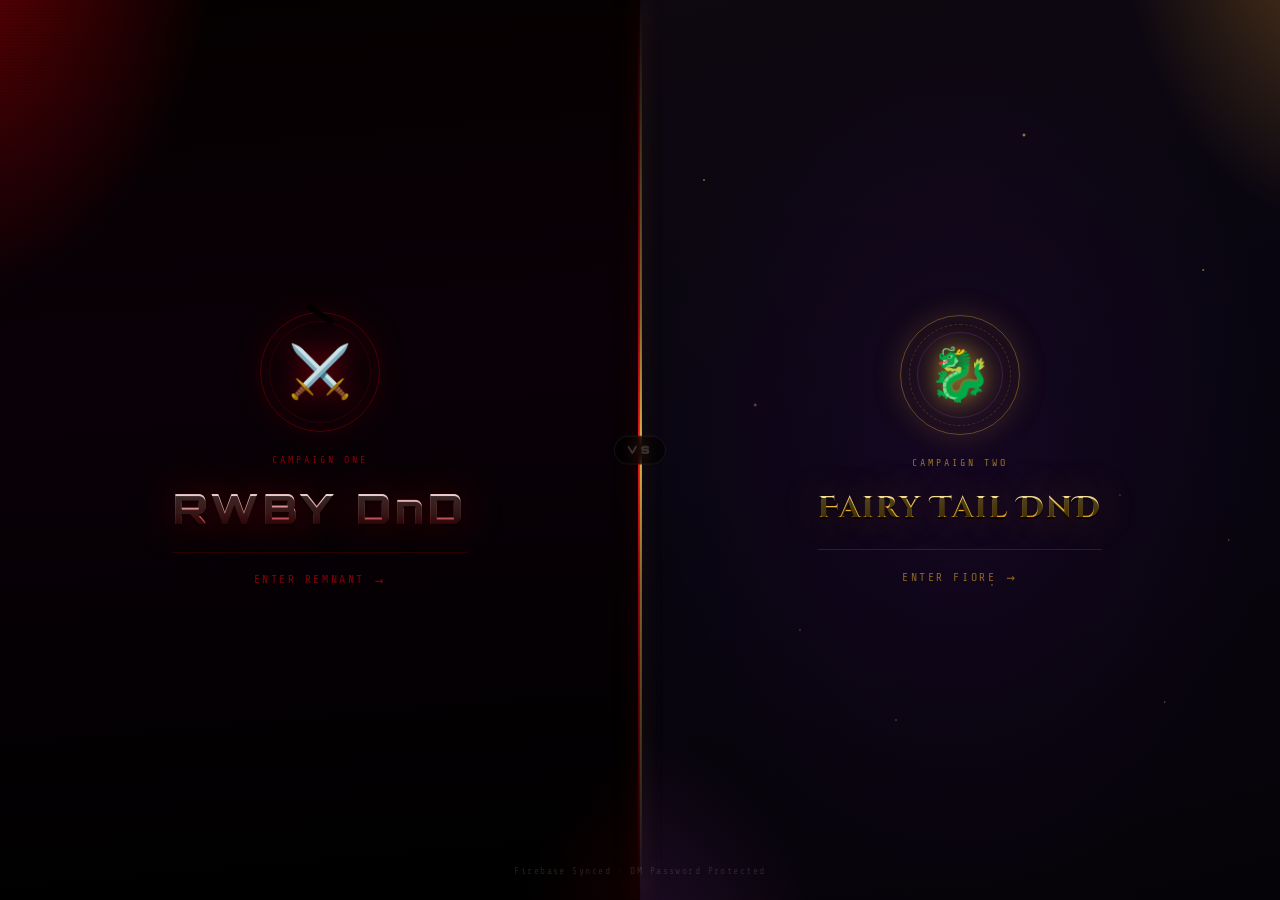
==== index.html @ 89fe266f "qvq" ====
<!DOCTYPE html>
<html lang="en">
<head>
<meta charset="UTF-8">
<meta name="viewport" content="width=device-width,initial-scale=1.0">
<title>Campaign Hub</title>
<link href="https://fonts.googleapis.com/css2?family=Orbitron:wght@700;900&family=Cinzel+Decorative:wght@700&family=Share+Tech+Mono&family=Cinzel:wght@400;600&display=swap" rel="stylesheet">
<style>
*,*::before,*::after{box-sizing:border-box;margin:0;padding:0}
html,body{height:100%;overflow:hidden}

/* ── SPLIT LAYOUT ── */
.split{
  display:grid;
  grid-template-columns:1fr 1fr;
  height:100vh;
  width:100vw;
  position:relative;
}

/* ── DIVIDER ── */
.divider{
  position:absolute;
  left:50%;top:0;bottom:0;
  width:1px;
  transform:translateX(-50%);
  z-index:20;
  background:linear-gradient(
    180deg,
    transparent 0%,
    rgba(255,255,255,.06) 15%,
    rgba(255,255,255,.18) 50%,
    rgba(255,255,255,.06) 85%,
    transparent 100%
  );
  pointer-events:none;
}
/* The center label */
.divider-label{
  position:absolute;
  left:50%;top:50%;
  transform:translate(-50%,-50%);
  z-index:30;
  display:flex;
  flex-direction:column;
  align-items:center;
  gap:.5rem;
  pointer-events:none;
}
.divider-vs{
  font-family:'Orbitron',sans-serif;
  font-size:.65rem;
  font-weight:900;
  letter-spacing:.35em;
  text-transform:uppercase;
  color:rgba(255,255,255,.22);
  background:rgba(0,0,0,.6);
  padding:.4rem .75rem;
  border-radius:999px;
  border:1px solid rgba(255,255,255,.08);
  backdrop-filter:blur(8px);
}

/* ── SHARED HALF BASE ── */
.half{
  position:relative;
  display:flex;
  flex-direction:column;
  align-items:center;
  justify-content:center;
  cursor:pointer;
  text-decoration:none;
  overflow:hidden;
  transition:flex .5s cubic-bezier(.4,0,.2,1);
}

/* Hover expansion */
.split:has(.half-rwby:hover) .half-rwby { flex:1.15; }
.split:has(.half-ft:hover)   .half-ft   { flex:1.15; }

/* ══════════════════════════════════
   RWBY SIDE — dark, sinister, cold
══════════════════════════════════ */
.half-rwby{
  background:#000;
  grid-column:1;
}

/* Deep red vignette from top-left corner */
.half-rwby::before{
  content:'';
  position:absolute;inset:0;
  background:
    radial-gradient(ellipse 80% 80% at -10% -10%, rgba(160,0,8,.7) 0%, transparent 55%),
    radial-gradient(ellipse 60% 60% at 110% 110%, rgba(40,0,4,.8) 0%, transparent 50%),
    linear-gradient(175deg, #050000 0%, #0a0008 40%, #000 100%);
  z-index:0;
}

/* Scanlines */
.half-rwby::after{
  content:'';
  position:absolute;inset:0;z-index:1;pointer-events:none;
  background:repeating-linear-gradient(
    0deg,
    rgba(0,0,0,.09) 0px,rgba(0,0,0,.09) 1px,
    transparent 1px,transparent 3px
  );
}

/* Vertical red slit — right edge */
.rwby-slit{
  position:absolute;right:0;top:0;bottom:0;width:2px;
  background:linear-gradient(180deg,transparent 0%,rgba(200,0,10,.7) 35%,rgba(255,30,30,.9) 50%,rgba(200,0,10,.7) 65%,transparent 100%);
  box-shadow: 0 0 20px rgba(200,0,10,.5), 0 0 60px rgba(200,0,10,.2);
  z-index:15;
}

.rwby-content{
  position:relative;z-index:10;
  display:flex;flex-direction:column;align-items:center;
  gap:1.4rem;text-align:center;
  padding:3rem 3.5rem;
  max-width:460px;
}

/* Broken/cracked circle behind title */
.rwby-emblem{
  position:relative;
  width:120px;height:120px;
  display:flex;align-items:center;justify-content:center;
}
.rwby-emblem-ring{
  position:absolute;inset:0;border-radius:50%;
  border:1px solid rgba(200,0,10,.35);
  box-shadow:inset 0 0 30px rgba(200,0,10,.08), 0 0 30px rgba(200,0,10,.1);
}
.rwby-emblem-ring::before{
  content:'';position:absolute;inset:8px;border-radius:50%;
  border:1px solid rgba(200,0,10,.15);
}
/* Crack effect — clip a gap in the ring */
.rwby-emblem-ring::after{
  content:'';
  position:absolute;top:-2px;left:50%;
  width:30px;height:6px;background:#000;
  transform:translateX(-50%) rotate(35deg);
}
.rwby-symbol{
  font-size:3.2rem;line-height:1;
  filter:drop-shadow(0 0 12px rgba(200,0,10,.6)) drop-shadow(0 0 30px rgba(200,0,10,.25));
  position:relative;z-index:1;
}

.rwby-tag{
  font-family:'Share Tech Mono',monospace;
  font-size:.62rem;letter-spacing:.3em;text-transform:uppercase;
  color:rgba(200,0,10,.65);
}
.rwby-title{
  font-family:'Orbitron',sans-serif;
  font-size:clamp(1.6rem,3.5vw,2.6rem);font-weight:900;
  letter-spacing:.1em;line-height:1;
  color:#fff;
  text-shadow:0 0 40px rgba(200,0,10,.4), 0 2px 0 rgba(0,0,0,.8);
}
.rwby-title span{
  display:block;
  background:linear-gradient(180deg,#ffffff 0%,#cc8888 60%,#aa0010 100%);
  -webkit-background-clip:text;-webkit-text-fill-color:transparent;background-clip:text;
}

.rwby-enter{
  display:inline-flex;align-items:center;gap:.65rem;
  font-family:'Share Tech Mono',monospace;font-size:.72rem;
  letter-spacing:.22em;text-transform:uppercase;
  color:rgba(180,0,8,.7);
  border-top:1px solid rgba(180,0,8,.2);
  padding-top:1.2rem;width:100%;justify-content:center;
  transition:color .2s;
}
.half-rwby:hover .rwby-enter{color:rgba(255,40,40,.9)}
.enter-arrow{
  display:inline-block;transition:transform .2s;
  font-style:normal;font-size:.9rem;
}
.half-rwby:hover .enter-arrow{transform:translateX(6px)}

/* Atmosphere particles — blood drips */
.rwby-particles{position:absolute;inset:0;z-index:2;pointer-events:none;overflow:hidden}
.rwby-particles span{
  position:absolute;top:-10px;
  width:1px;background:linear-gradient(180deg,transparent,rgba(180,0,10,.6),rgba(180,0,10,.2));
  border-radius:999px;
  animation:drip linear infinite;
  opacity:0;
}
@keyframes drip{
  0%{top:-5%;opacity:0}
  5%{opacity:1}
  95%{opacity:.4}
  100%{top:105%;opacity:0}
}

/* ══════════════════════════════════
   FAIRY TAIL SIDE — warm, vibrant
══════════════════════════════════ */
.half-ft{
  background:#0a0608;
  grid-column:2;
}

.half-ft::before{
  content:'';
  position:absolute;inset:0;
  background:
    radial-gradient(ellipse 70% 70% at 110% -10%, rgba(232,160,48,.35) 0%, transparent 50%),
    radial-gradient(ellipse 80% 60% at -10% 110%, rgba(180,60,200,.2) 0%, transparent 50%),
    radial-gradient(ellipse 50% 50% at 50% 50%,  rgba(40,10,60,.4) 0%, transparent 100%),
    linear-gradient(165deg, #0e0810 0%, #080510 50%, #060308 100%);
  z-index:0;
}

/* Magic sparkles */
.half-ft::after{
  content:'';
  position:absolute;inset:0;z-index:1;pointer-events:none;
  background-image:
    radial-gradient(1.5px 1.5px at 10% 20%, rgba(240,200,80,.7) 0%, transparent 100%),
    radial-gradient(1px 1px at 25% 70%, rgba(220,180,255,.6) 0%, transparent 100%),
    radial-gradient(2px 2px at 60% 15%, rgba(255,220,100,.8) 0%, transparent 100%),
    radial-gradient(1px 1px at 75% 55%, rgba(200,160,255,.6) 0%, transparent 100%),
    radial-gradient(1.5px 1.5px at 88% 30%, rgba(255,200,80,.7) 0%, transparent 100%),
    radial-gradient(1px 1px at 40% 80%, rgba(240,200,80,.65) 0%, transparent 100%),
    radial-gradient(1.5px 1.5px at 55% 65%, rgba(200,160,255,.55) 0%, transparent 100%),
    radial-gradient(1px 1px at 82% 78%, rgba(255,220,120,.6) 0%, transparent 100%),
    radial-gradient(2px 2px at 18% 45%, rgba(220,180,255,.5) 0%, transparent 100%),
    radial-gradient(1px 1px at 92% 60%, rgba(255,200,80,.6) 0%, transparent 100%);
}

/* Gold left slit */
.ft-slit{
  position:absolute;left:0;top:0;bottom:0;width:2px;
  background:linear-gradient(180deg,transparent 0%,rgba(200,150,40,.6) 35%,rgba(255,200,60,.85) 50%,rgba(200,150,40,.6) 65%,transparent 100%);
  box-shadow:0 0 20px rgba(220,170,40,.4), 0 0 60px rgba(220,170,40,.15);
  z-index:15;
}

.ft-content{
  position:relative;z-index:10;
  display:flex;flex-direction:column;align-items:center;
  gap:1.4rem;text-align:center;
  padding:3rem 3.5rem;
  max-width:460px;
}

/* Guild crest emblem */
.ft-emblem{
  position:relative;
  width:120px;height:120px;
  display:flex;align-items:center;justify-content:center;
}
.ft-emblem-ring{
  position:absolute;inset:0;border-radius:50%;
  border:1px solid rgba(220,170,50,.4);
  box-shadow:inset 0 0 30px rgba(220,170,50,.08), 0 0 30px rgba(220,170,50,.15);
  animation:ft-ring-pulse 3s ease-in-out infinite;
}
.ft-emblem-ring::before{
  content:'';position:absolute;inset:8px;border-radius:50%;
  border:1px dashed rgba(220,170,50,.2);
  animation:ft-ring-spin 20s linear infinite;
}
.ft-emblem-ring::after{
  content:'';position:absolute;inset:16px;border-radius:50%;
  border:1px solid rgba(180,80,220,.2);
}
@keyframes ft-ring-pulse{
  0%,100%{box-shadow:inset 0 0 30px rgba(220,170,50,.08), 0 0 30px rgba(220,170,50,.15)}
  50%{box-shadow:inset 0 0 40px rgba(220,170,50,.15), 0 0 50px rgba(220,170,50,.25)}
}
@keyframes ft-ring-spin{
  from{transform:rotate(0deg)}
  to{transform:rotate(360deg)}
}

.ft-symbol{
  font-size:3.2rem;line-height:1;
  filter:drop-shadow(0 0 12px rgba(220,170,50,.7)) drop-shadow(0 0 30px rgba(220,170,50,.3));
  position:relative;z-index:1;
  animation:ft-symbol-bounce 3s ease-in-out infinite;
}
@keyframes ft-symbol-bounce{
  0%,100%{transform:translateY(0)}
  50%{transform:translateY(-4px)}
}

.ft-tag{
  font-family:'Share Tech Mono',monospace;
  font-size:.62rem;letter-spacing:.3em;text-transform:uppercase;
  color:rgba(220,170,50,.65);
}
.ft-title{
  font-family:'Cinzel Decorative',serif;
  font-size:clamp(1.1rem,2.5vw,1.9rem);font-weight:700;
  letter-spacing:.06em;line-height:1.2;
  color:#fff8e0;
  text-shadow:0 0 40px rgba(220,170,50,.35), 0 2px 0 rgba(0,0,0,.7);
}
.ft-title span{
  display:block;
  background:linear-gradient(180deg,#fff8e0 0%,#f0c040 40%,#d4850a 100%);
  -webkit-background-clip:text;-webkit-text-fill-color:transparent;background-clip:text;
}

.ft-enter{
  display:inline-flex;align-items:center;gap:.65rem;
  font-family:'Share Tech Mono',monospace;font-size:.72rem;
  letter-spacing:.22em;text-transform:uppercase;
  color:rgba(200,150,40,.65);
  border-top:1px solid rgba(200,150,40,.18);
  padding-top:1.2rem;width:100%;justify-content:center;
  transition:color .2s;
}
.half-ft:hover .ft-enter{color:rgba(255,200,60,.95)}
.half-ft:hover .enter-arrow{transform:translateX(6px)}

/* Floating orbs */
.ft-orbs{position:absolute;inset:0;z-index:2;pointer-events:none;overflow:hidden}
.ft-orbs span{
  position:absolute;bottom:-20px;
  width:3px;height:3px;border-radius:50%;
  animation:float-up ease-in infinite;
  opacity:0;
}
@keyframes float-up{
  0%{bottom:-5%;opacity:0;transform:scale(.5)}
  10%{opacity:.9}
  90%{opacity:.6}
  100%{bottom:110%;opacity:0;transform:scale(1.5)}
}

/* ── FOOTER ── */
.hub-footer{
  position:absolute;bottom:1.5rem;left:50%;transform:translateX(-50%);
  font-family:'Share Tech Mono',monospace;font-size:.6rem;
  color:rgba(255,255,255,.12);letter-spacing:.15em;text-align:center;
  z-index:40;white-space:nowrap;pointer-events:none;
}

@media(max-width:640px){
  .split{grid-template-columns:1fr;grid-template-rows:1fr 1fr;height:100vh}
  .half-rwby{grid-column:1;grid-row:1}
  .half-ft{grid-column:1;grid-row:2}
  .rwby-slit{right:auto;bottom:0;top:auto;left:0;width:100%;height:2px}
  .ft-slit{left:auto;top:0;bottom:auto;right:0;width:100%;height:2px}
  .divider{left:0;right:0;top:50%;bottom:auto;width:100%;height:1px}
  .divider-label{top:50%;left:50%}
}
</style>
</head>
<body>

<div class="split">

  <!-- ═══ RWBY SIDE ═══ -->
  <a class="half half-rwby" href="rwby.html">
    <!-- Particles -->
    <div class="rwby-particles" id="rwbyParticles"></div>
    <!-- Right edge glow slit -->
    <div class="rwby-slit"></div>

    <div class="rwby-content">
      <div class="rwby-emblem">
        <div class="rwby-emblem-ring"></div>
        <span class="rwby-symbol">⚔️</span>
      </div>
      <div class="rwby-tag">Campaign One</div>
      <h2 class="rwby-title"><span>RWBY DnD</span></h2>
      <div class="rwby-enter">
        Enter Remnant <i class="enter-arrow">→</i>
      </div>
    </div>
  </a>

  <!-- ═══ DIVIDER ═══ -->
  <div class="divider"></div>
  <div class="divider-label">
    <span class="divider-vs">VS</span>
  </div>

  <!-- ═══ FAIRY TAIL SIDE ═══ -->
  <a class="half half-ft" href="fairytail.html">
    <div class="ft-orbs" id="ftOrbs"></div>
    <div class="ft-slit"></div>

    <div class="ft-content">
      <div class="ft-emblem">
        <div class="ft-emblem-ring"></div>
        <span class="ft-symbol">🐉</span>
      </div>
      <div class="ft-tag">Campaign Two</div>
      <h2 class="ft-title"><span>Fairy Tail DnD</span></h2>
      <div class="ft-enter">
        Enter Fiore <i class="enter-arrow">→</i>
      </div>
    </div>
  </a>

</div>

<div class="hub-footer">Firebase Synced · DM Password Protected</div>

<script>
// Blood drip particles — RWBY
const rwbyP = document.getElementById('rwbyParticles');
for (let i = 0; i < 12; i++) {
  const s = document.createElement('span');
  s.style.left   = (5 + Math.random() * 90) + '%';
  s.style.height = (40 + Math.random() * 80) + 'px';
  s.style.animationDuration  = (4 + Math.random() * 8) + 's';
  s.style.animationDelay     = (Math.random() * 8) + 's';
  s.style.opacity = '0';
  rwbyP.appendChild(s);
}

// Magic orbs — Fairy Tail
const ftO = document.getElementById('ftOrbs');
const orbColors = [
  'rgba(240,200,80,.85)',
  'rgba(200,160,255,.85)',
  'rgba(255,220,100,.9)',
  'rgba(180,140,255,.8)',
  'rgba(255,180,60,.85)',
];
for (let i = 0; i < 18; i++) {
  const s = document.createElement('span');
  const size = 2 + Math.random() * 4;
  s.style.left             = (3 + Math.random() * 94) + '%';
  s.style.width            = size + 'px';
  s.style.height           = size + 'px';
  s.style.background       = orbColors[Math.floor(Math.random() * orbColors.length)];
  s.style.boxShadow        = `0 0 ${size * 3}px ${orbColors[Math.floor(Math.random() * orbColors.length)]}`;
  s.style.animationDuration = (3 + Math.random() * 6) + 's';
  s.style.animationDelay   = (Math.random() * 6) + 's';
  ftO.appendChild(s);
}
</script>

</body>
</html>
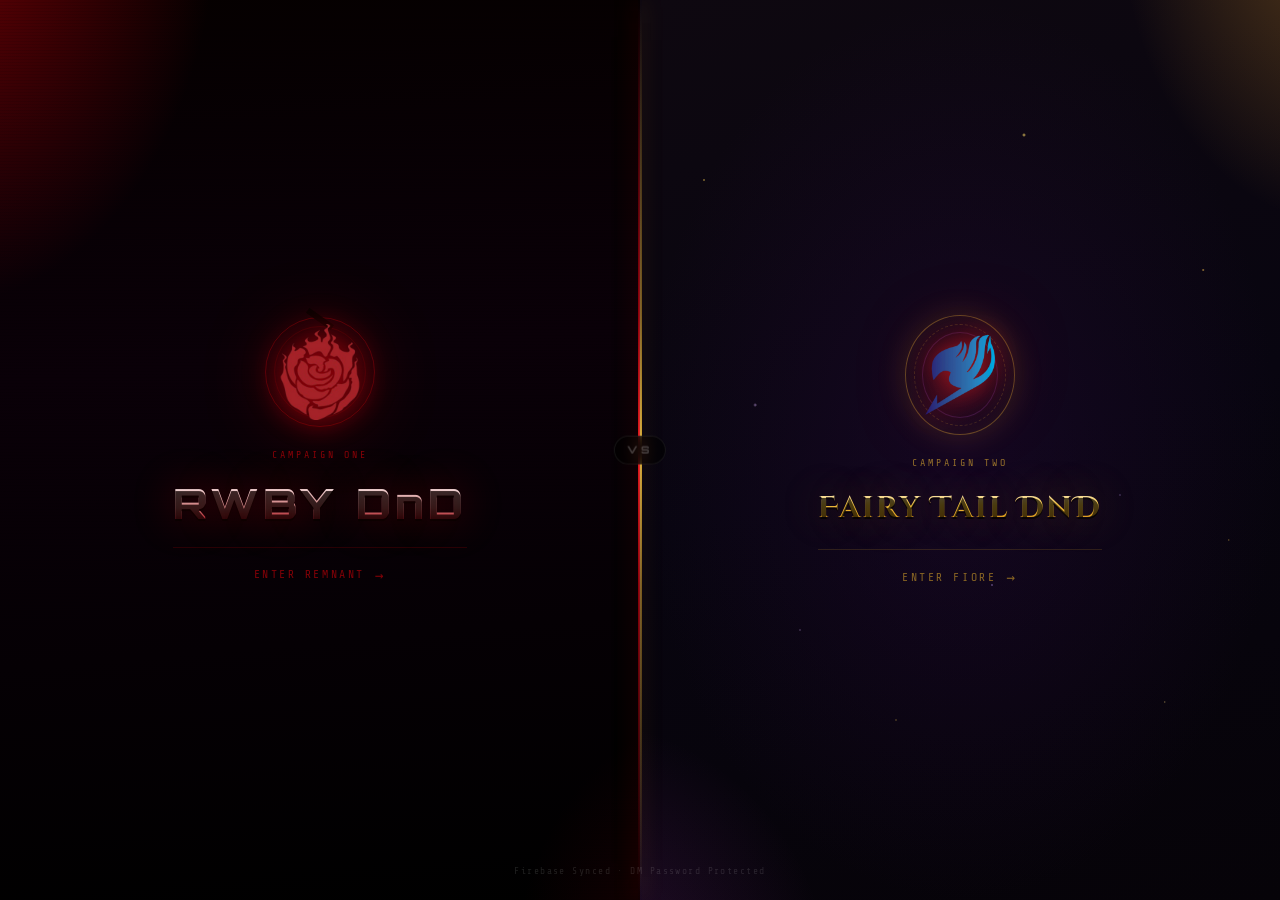
==== commit e75967fe: "qbqb" ====
--- a/index.html
+++ b/index.html
@@ -127,7 +127,7 @@
 /* Broken/cracked circle behind title */
 .rwby-emblem{
   position:relative;
-  width:120px;height:120px;
+  width:110px;height:110px;
   display:flex;align-items:center;justify-content:center;
 }
 .rwby-emblem-ring{
@@ -150,6 +150,17 @@
   font-size:3.2rem;line-height:1;
   filter:drop-shadow(0 0 12px rgba(200,0,10,.6)) drop-shadow(0 0 30px rgba(200,0,10,.25));
   position:relative;z-index:1;
+}
+.rwby-logo-img{
+  width:96px;height:96px;
+  object-fit:contain;
+  position:relative;z-index:1;
+  filter:drop-shadow(0 0 14px rgba(200,0,10,.8)) drop-shadow(0 0 36px rgba(200,0,10,.4));
+  transition:filter .3s, transform .3s;
+}
+.half-rwby:hover .rwby-logo-img{
+  filter:drop-shadow(0 0 20px rgba(255,30,30,.9)) drop-shadow(0 0 50px rgba(200,0,10,.5));
+  transform:scale(1.06);
 }
 
 .rwby-tag{
@@ -257,7 +268,7 @@
 /* Guild crest emblem */
 .ft-emblem{
   position:relative;
-  width:120px;height:120px;
+  width:110px;height:120px;
   display:flex;align-items:center;justify-content:center;
 }
 .ft-emblem-ring{
@@ -289,6 +300,17 @@
   filter:drop-shadow(0 0 12px rgba(220,170,50,.7)) drop-shadow(0 0 30px rgba(220,170,50,.3));
   position:relative;z-index:1;
   animation:ft-symbol-bounce 3s ease-in-out infinite;
+}
+.ft-logo-img{
+  width:96px;height:80px;
+  object-fit:contain;
+  position:relative;z-index:1;
+  filter:drop-shadow(0 0 14px rgba(220,30,30,.8)) drop-shadow(0 0 36px rgba(180,0,0,.4));
+  animation:ft-symbol-bounce 3s ease-in-out infinite;
+  transition:filter .3s, transform .3s;
+}
+.half-ft:hover .ft-logo-img{
+  filter:drop-shadow(0 0 20px rgba(255,50,30,.9)) drop-shadow(0 0 50px rgba(200,0,0,.5));
 }
 @keyframes ft-symbol-bounce{
   0%,100%{transform:translateY(0)}
@@ -373,7 +395,7 @@
     <div class="rwby-content">
       <div class="rwby-emblem">
         <div class="rwby-emblem-ring"></div>
-        <span class="rwby-symbol">⚔️</span>
+        <img class="rwby-logo-img" src="Rose_Symbole.png" alt="Ruby Rose Emblem">
       </div>
       <div class="rwby-tag">Campaign One</div>
       <h2 class="rwby-title"><span>RWBY DnD</span></h2>
@@ -397,7 +419,7 @@
     <div class="ft-content">
       <div class="ft-emblem">
         <div class="ft-emblem-ring"></div>
-        <span class="ft-symbol">🐉</span>
+        <img class="ft-logo-img" src="FairyTail-Symbol.png" alt="Fairy Tail Guild Mark">
       </div>
       <div class="ft-tag">Campaign Two</div>
       <h2 class="ft-title"><span>Fairy Tail DnD</span></h2>
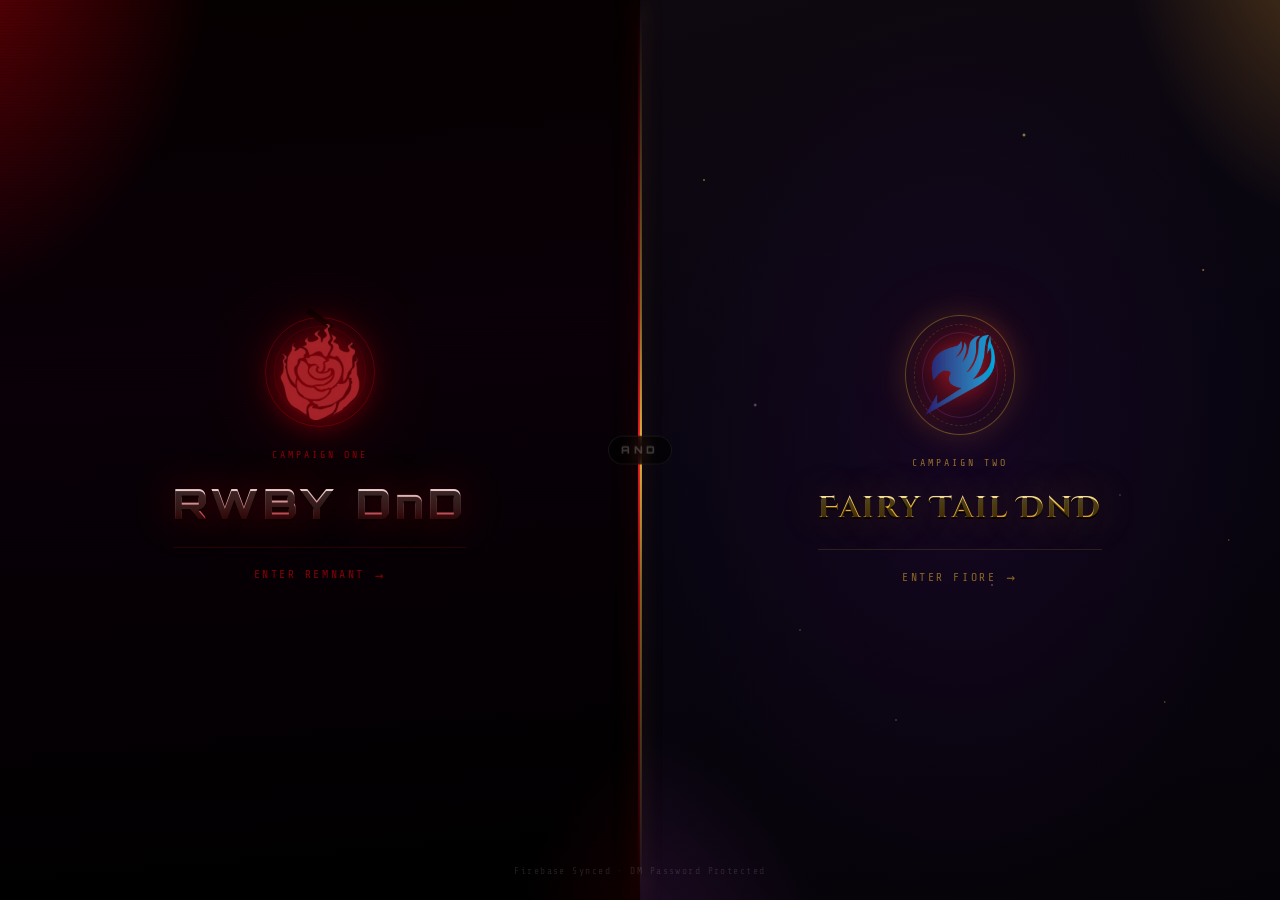
==== commit 0036951c: "af" ====
--- a/index.html
+++ b/index.html
@@ -408,7 +408,7 @@
   <!-- ═══ DIVIDER ═══ -->
   <div class="divider"></div>
   <div class="divider-label">
-    <span class="divider-vs">VS</span>
+    <span class="divider-vs">And</span>
   </div>
 
   <!-- ═══ FAIRY TAIL SIDE ═══ -->
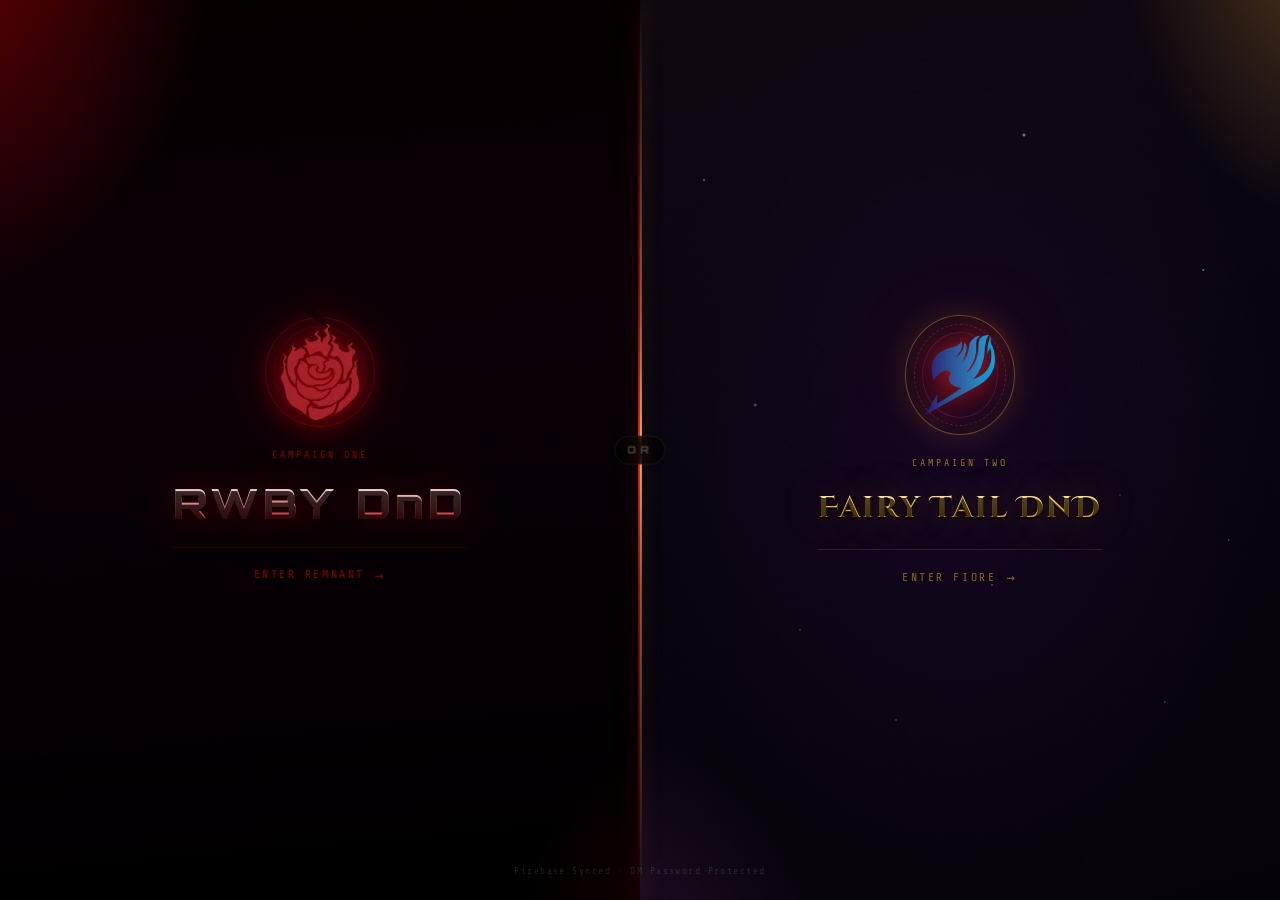
==== commit 09a665bf: "qvq" ====
--- a/index.html
+++ b/index.html
@@ -408,7 +408,7 @@
   <!-- ═══ DIVIDER ═══ -->
   <div class="divider"></div>
   <div class="divider-label">
-    <span class="divider-vs">And</span>
+    <span class="divider-vs">Or</span>
   </div>
 
   <!-- ═══ FAIRY TAIL SIDE ═══ -->
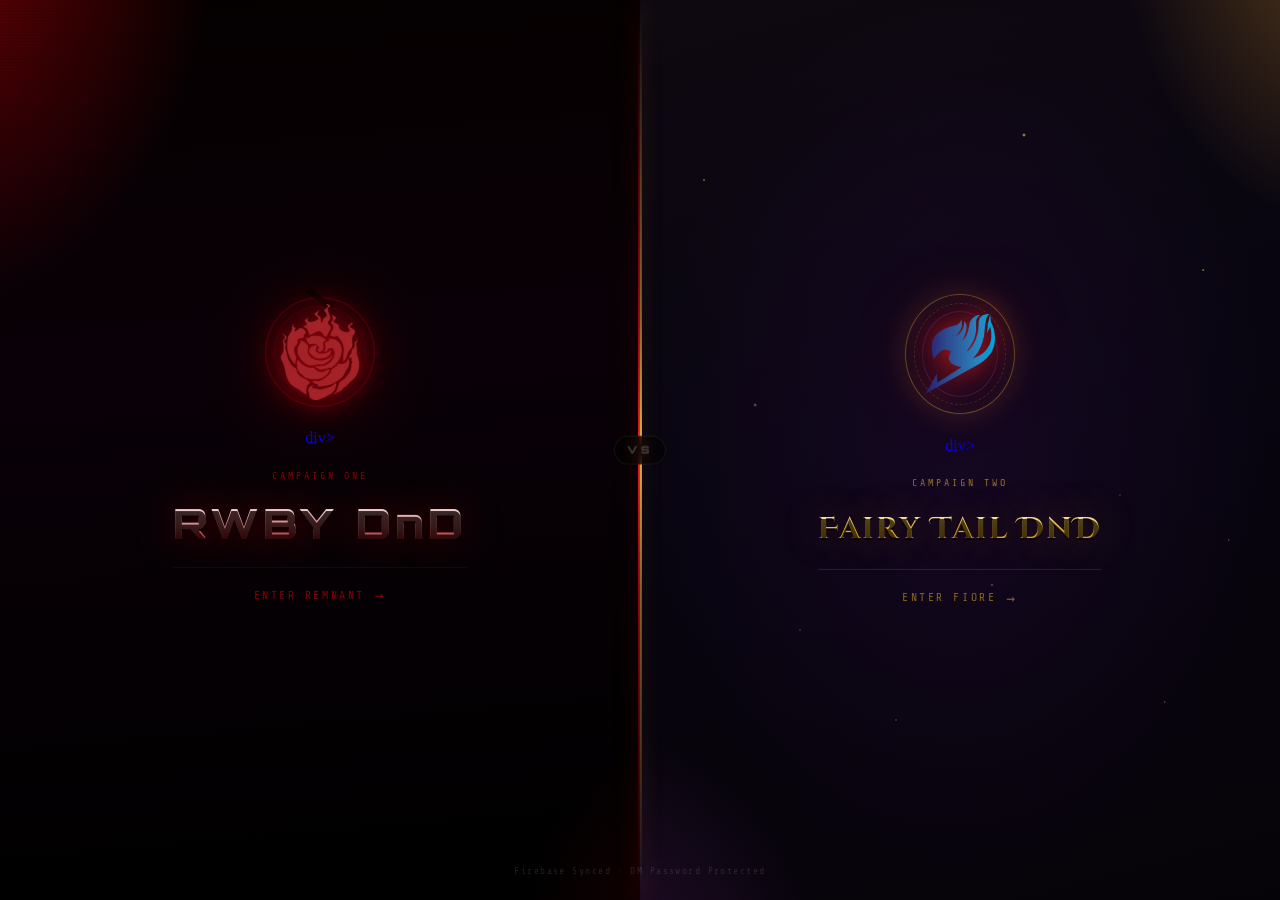
==== commit 2e261a05: "fk" ====
--- a/index.html
+++ b/index.html
@@ -379,6 +379,13 @@
   .divider{left:0;right:0;top:50%;bottom:auto;width:100%;height:1px}
   .divider-label{top:50%;left:50%}
 }
+/* ── POLISH PASS ── */
+*{-webkit-font-smoothing:antialiased;text-rendering:optimizeLegibility}
+.split:has(.half-rwby:hover) .half-ft{filter:brightness(.6) saturate(.7)}
+.split:has(.half-ft:hover) .half-rwby{filter:brightness(.6) saturate(.7)}
+.rwby-enter,.ft-enter{transition:color .25s, letter-spacing .25s}
+.half-rwby:hover .rwby-enter{letter-spacing:.3em}
+.half-ft:hover .ft-enter{letter-spacing:.3em}
 </style>
 </head>
 <body>
@@ -396,7 +403,7 @@
       <div class="rwby-emblem">
         <div class="rwby-emblem-ring"></div>
         <img class="rwby-logo-img" src="Rose_Symbole.png" alt="Ruby Rose Emblem">
-      </div>
+      </div>div>
       <div class="rwby-tag">Campaign One</div>
       <h2 class="rwby-title"><span>RWBY DnD</span></h2>
       <div class="rwby-enter">
@@ -408,7 +415,7 @@
   <!-- ═══ DIVIDER ═══ -->
   <div class="divider"></div>
   <div class="divider-label">
-    <span class="divider-vs">Or</span>
+    <span class="divider-vs">VS</span>
   </div>
 
   <!-- ═══ FAIRY TAIL SIDE ═══ -->
@@ -420,7 +427,7 @@
       <div class="ft-emblem">
         <div class="ft-emblem-ring"></div>
         <img class="ft-logo-img" src="FairyTail-Symbol.png" alt="Fairy Tail Guild Mark">
-      </div>
+      </div>div>
       <div class="ft-tag">Campaign Two</div>
       <h2 class="ft-title"><span>Fairy Tail DnD</span></h2>
       <div class="ft-enter">
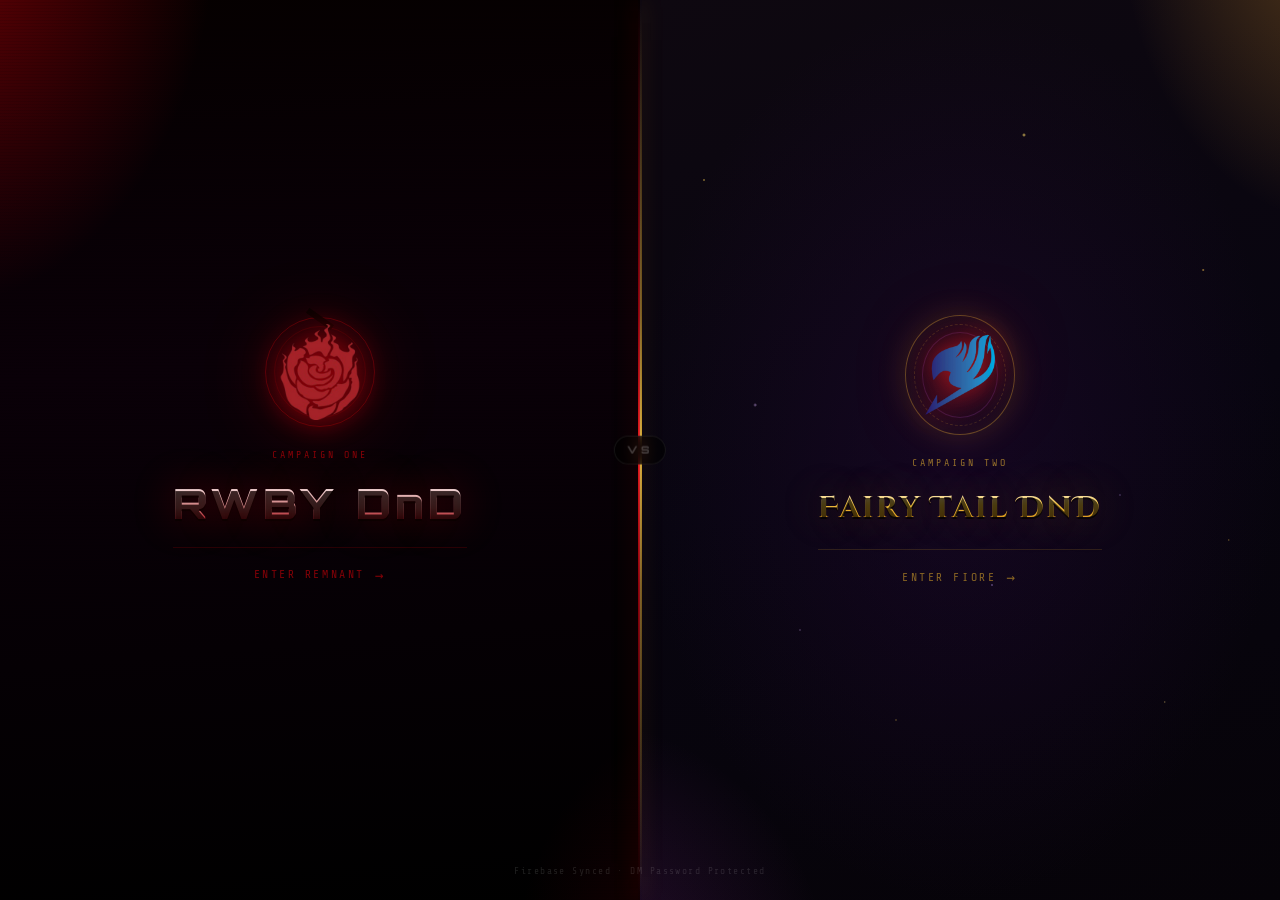
==== commit 3e6979c8: "qf" ====
--- a/index.html
+++ b/index.html
@@ -403,7 +403,7 @@
       <div class="rwby-emblem">
         <div class="rwby-emblem-ring"></div>
         <img class="rwby-logo-img" src="Rose_Symbole.png" alt="Ruby Rose Emblem">
-      </div>div>
+      </div>
       <div class="rwby-tag">Campaign One</div>
       <h2 class="rwby-title"><span>RWBY DnD</span></h2>
       <div class="rwby-enter">
@@ -427,7 +427,7 @@
       <div class="ft-emblem">
         <div class="ft-emblem-ring"></div>
         <img class="ft-logo-img" src="FairyTail-Symbol.png" alt="Fairy Tail Guild Mark">
-      </div>div>
+      </div>
       <div class="ft-tag">Campaign Two</div>
       <h2 class="ft-title"><span>Fairy Tail DnD</span></h2>
       <div class="ft-enter">
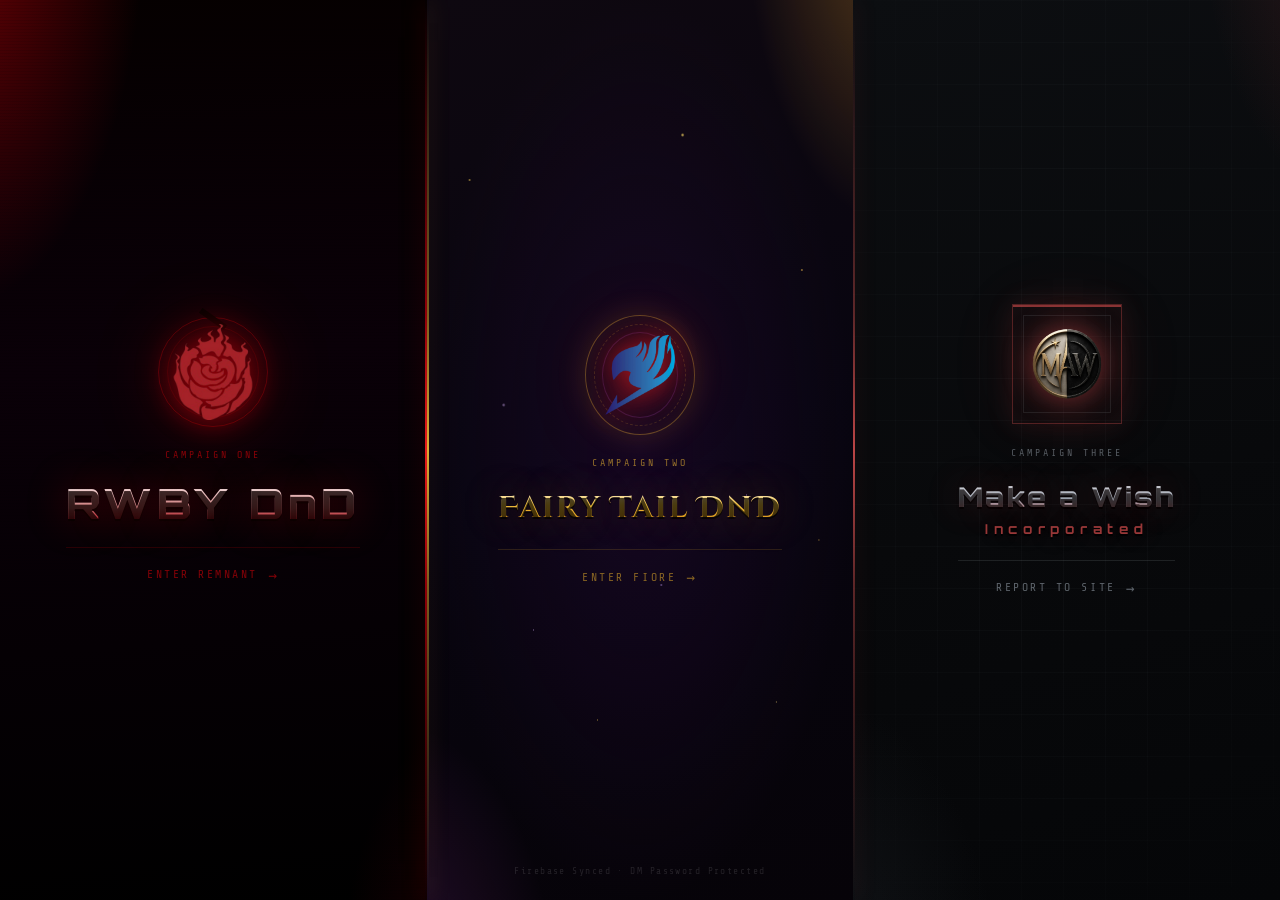
==== commit f75cdef2: "qvqvq" ====
--- a/index.html
+++ b/index.html
@@ -12,7 +12,7 @@
 /* ── SPLIT LAYOUT ── */
 .split{
   display:grid;
-  grid-template-columns:1fr 1fr;
+  grid-template-columns:1fr 1fr 1fr;
   height:100vh;
   width:100vw;
   position:relative;
@@ -362,6 +362,136 @@
   100%{bottom:110%;opacity:0;transform:scale(1.5)}
 }
 
+/* ═══ MAKE A WISH (Campaign Three) ═══ */
+.half-maw{
+  background:#08090b;
+  grid-column:3;
+}
+.half-maw::before{
+  content:'';
+  position:absolute;inset:0;
+  background:
+    radial-gradient(ellipse 70% 60% at 120% -10%, rgba(217,79,79,.18) 0%, transparent 55%),
+    radial-gradient(ellipse 80% 60% at -10% 110%, rgba(60,68,78,.25) 0%, transparent 55%),
+    linear-gradient(165deg, #0c0e11 0%, #08090b 55%, #050608 100%);
+  z-index:0;
+}
+/* Cold institutional grid */
+.half-maw::after{
+  content:'';
+  position:absolute;inset:0;z-index:1;pointer-events:none;
+  background-image:
+    linear-gradient(rgba(150,160,170,.04) 1px,transparent 1px),
+    linear-gradient(90deg,rgba(150,160,170,.04) 1px,transparent 1px);
+  background-size:42px 42px;
+  mask-image:radial-gradient(ellipse 80% 80% at 50% 45%,#000 30%,transparent 100%);
+  -webkit-mask-image:radial-gradient(ellipse 80% 80% at 50% 45%,#000 30%,transparent 100%);
+}
+.maw-slit{
+  position:absolute;left:0;top:0;bottom:0;width:2px;
+  background:linear-gradient(180deg,transparent 0%,rgba(217,79,79,.4) 35%,rgba(217,79,79,.85) 50%,rgba(217,79,79,.4) 65%,transparent 100%);
+  box-shadow:0 0 20px rgba(217,79,79,.35), 0 0 60px rgba(217,79,79,.12);
+  z-index:15;
+}
+.maw-content{
+  position:relative;z-index:10;
+  display:flex;flex-direction:column;align-items:center;
+  gap:1.4rem;text-align:center;
+  padding:3rem 3.5rem;
+  max-width:460px;
+}
+.maw-emblem{
+  position:relative;
+  width:110px;height:120px;
+  display:flex;align-items:center;justify-content:center;
+}
+.maw-emblem-ring{
+  position:absolute;inset:0;
+  border:1px solid rgba(217,79,79,.35);
+  box-shadow:inset 0 0 26px rgba(217,79,79,.06), 0 0 26px rgba(217,79,79,.12);
+}
+.maw-emblem-ring::before{
+  content:'';position:absolute;inset:10px;
+  border:1px solid rgba(150,160,170,.14);
+}
+.maw-emblem-ring::after{
+  content:'';position:absolute;inset:0;
+  border-top:2px solid rgba(217,79,79,.6);
+  animation:maw-scan 4s linear infinite;
+}
+@keyframes maw-scan{
+  0%{transform:translateY(0);opacity:0}
+  10%{opacity:1}
+  90%{opacity:1}
+  100%{transform:translateY(118px);opacity:0}
+}
+.maw-symbol{
+  font-family:'Orbitron',sans-serif;
+  font-size:3rem;line-height:1;font-weight:900;
+  color:#d94f4f;
+  position:relative;z-index:1;
+  filter:drop-shadow(0 0 12px rgba(217,79,79,.55)) drop-shadow(0 0 30px rgba(217,79,79,.25));
+}
+.maw-logo-img{
+  width:96px;height:80px;
+  object-fit:contain;
+  position:relative;z-index:1;
+  filter:drop-shadow(0 0 14px rgba(217,79,79,.5)) drop-shadow(0 0 36px rgba(180,40,40,.3));
+  transition:filter .3s, transform .3s;
+}
+.half-maw:hover .maw-logo-img{
+  filter:drop-shadow(0 0 20px rgba(255,80,80,.7)) drop-shadow(0 0 50px rgba(200,30,30,.4));
+}
+.half-maw:hover .maw-symbol{
+  filter:drop-shadow(0 0 18px rgba(255,80,80,.8)) drop-shadow(0 0 44px rgba(200,30,30,.4));
+}
+.maw-tag{
+  font-family:'Share Tech Mono',monospace;
+  font-size:.62rem;letter-spacing:.3em;text-transform:uppercase;
+  color:rgba(150,160,170,.55);
+}
+.maw-title{
+  font-family:'Orbitron',sans-serif;
+  font-size:clamp(1.1rem,2.4vw,1.7rem);font-weight:900;
+  letter-spacing:.08em;line-height:1.25;
+  color:#e6ebf0;
+  text-shadow:0 0 36px rgba(217,79,79,.28), 0 2px 0 rgba(0,0,0,.7);
+}
+.maw-title span{
+  display:block;
+  background:linear-gradient(180deg,#e6ebf0 0%,#9aa6b2 55%,#d94f4f 130%);
+  -webkit-background-clip:text;-webkit-text-fill-color:transparent;background-clip:text;
+}
+.maw-title small{
+  display:block;font-size:.5em;letter-spacing:.42em;font-weight:700;
+  color:rgba(217,79,79,.7);margin-top:.4rem;-webkit-text-fill-color:rgba(217,79,79,.7);
+}
+.maw-enter{
+  display:inline-flex;align-items:center;gap:.65rem;
+  font-family:'Share Tech Mono',monospace;font-size:.72rem;
+  letter-spacing:.22em;text-transform:uppercase;
+  color:rgba(150,160,170,.6);
+  border-top:1px solid rgba(150,160,170,.16);
+  padding-top:1.2rem;width:100%;justify-content:center;
+  transition:color .25s, letter-spacing .25s;
+}
+.half-maw:hover .maw-enter{color:rgba(217,79,79,.95);letter-spacing:.3em}
+.half-maw:hover .enter-arrow{transform:translateX(6px)}
+.maw-particles{position:absolute;inset:0;z-index:2;pointer-events:none;overflow:hidden}
+.maw-particles span{
+  position:absolute;
+  width:1px;height:14px;
+  background:linear-gradient(180deg,transparent,rgba(217,79,79,.5));
+  animation:maw-fall linear infinite;
+  opacity:0;
+}
+@keyframes maw-fall{
+  0%{top:-5%;opacity:0}
+  10%{opacity:.6}
+  90%{opacity:.4}
+  100%{top:105%;opacity:0}
+}
+
 /* ── FOOTER ── */
 .hub-footer{
   position:absolute;bottom:1.5rem;left:50%;transform:translateX(-50%);
@@ -370,20 +500,21 @@
   z-index:40;white-space:nowrap;pointer-events:none;
 }
 
-@media(max-width:640px){
-  .split{grid-template-columns:1fr;grid-template-rows:1fr 1fr;height:100vh}
+@media(max-width:900px){
+  .split{grid-template-columns:1fr;grid-template-rows:repeat(3,1fr);height:auto;min-height:100vh}
   .half-rwby{grid-column:1;grid-row:1}
   .half-ft{grid-column:1;grid-row:2}
+  .half-maw{grid-column:1;grid-row:3}
   .rwby-slit{right:auto;bottom:0;top:auto;left:0;width:100%;height:2px}
   .ft-slit{left:auto;top:0;bottom:auto;right:0;width:100%;height:2px}
-  .divider{left:0;right:0;top:50%;bottom:auto;width:100%;height:1px}
-  .divider-label{top:50%;left:50%}
+  .maw-slit{left:0;top:0;bottom:auto;width:100%;height:2px}
+  .divider,.divider-label{display:none}
+  .rwby-content,.ft-content,.maw-content{padding:2.4rem 2rem}
 }
 /* ── POLISH PASS ── */
 *{-webkit-font-smoothing:antialiased;text-rendering:optimizeLegibility}
-.split:has(.half-rwby:hover) .half-ft{filter:brightness(.6) saturate(.7)}
-.split:has(.half-ft:hover) .half-rwby{filter:brightness(.6) saturate(.7)}
-.rwby-enter,.ft-enter{transition:color .25s, letter-spacing .25s}
+.split:has(.half:hover) .half:not(:hover){filter:brightness(.55) saturate(.7)}
+.rwby-enter,.ft-enter,.maw-enter{transition:color .25s, letter-spacing .25s}
 .half-rwby:hover .rwby-enter{letter-spacing:.3em}
 .half-ft:hover .ft-enter{letter-spacing:.3em}
 </style>
@@ -412,12 +543,6 @@
     </div>
   </a>
 
-  <!-- ═══ DIVIDER ═══ -->
-  <div class="divider"></div>
-  <div class="divider-label">
-    <span class="divider-vs">VS</span>
-  </div>
-
   <!-- ═══ FAIRY TAIL SIDE ═══ -->
   <a class="half half-ft" href="fairytail.html">
     <div class="ft-orbs" id="ftOrbs"></div>
@@ -432,6 +557,24 @@
       <h2 class="ft-title"><span>Fairy Tail DnD</span></h2>
       <div class="ft-enter">
         Enter Fiore <i class="enter-arrow">→</i>
+      </div>
+    </div>
+  </a>
+
+  <!-- ═══ MAKE A WISH SIDE ═══ -->
+  <a class="half half-maw" href="makeawish.html">
+    <div class="maw-particles" id="mawParticles"></div>
+    <div class="maw-slit"></div>
+
+    <div class="maw-content">
+      <div class="maw-emblem">
+        <div class="maw-emblem-ring"></div>
+        <img class="maw-logo-img" src="MW.png" alt="Make a Wish Incorporated">
+      </div>
+      <div class="maw-tag">Campaign Three</div>
+      <h2 class="maw-title"><span>Make a Wish</span><small>Incorporated</small></h2>
+      <div class="maw-enter">
+        Report to Site <i class="enter-arrow">→</i>
       </div>
     </div>
   </a>
@@ -474,6 +617,17 @@
   s.style.animationDelay   = (Math.random() * 6) + 's';
   ftO.appendChild(s);
 }
+
+// Falling data streaks — Make a Wish
+const mawP = document.getElementById('mawParticles');
+for (let i = 0; i < 18; i++) {
+  const s = document.createElement('span');
+  s.style.left              = (Math.random() * 100) + '%';
+  s.style.height            = (10 + Math.random() * 26) + 'px';
+  s.style.animationDuration = (5 + Math.random() * 7) + 's';
+  s.style.animationDelay    = (Math.random() * 9) + 's';
+  mawP.appendChild(s);
+}
 </script>
 
 </body>
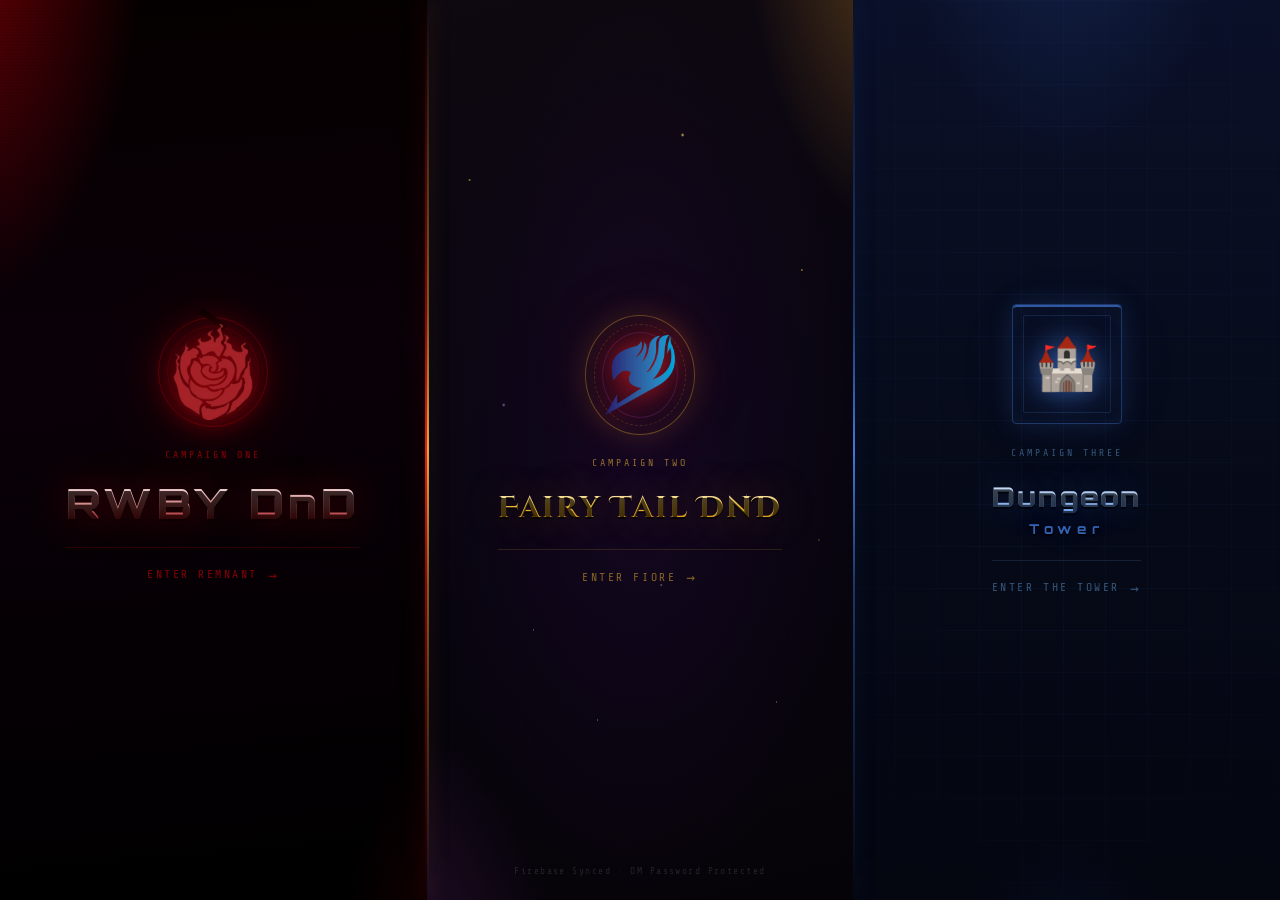
==== commit 5158bb18: "ivbibbibibig" ====
--- a/index.html
+++ b/index.html
@@ -364,33 +364,33 @@
 
 /* ═══ MAKE A WISH (Campaign Three) ═══ */
 .half-maw{
-  background:#08090b;
+  background:#060a18;
   grid-column:3;
 }
 .half-maw::before{
   content:'';
   position:absolute;inset:0;
   background:
-    radial-gradient(ellipse 70% 60% at 120% -10%, rgba(217,79,79,.18) 0%, transparent 55%),
-    radial-gradient(ellipse 80% 60% at -10% 110%, rgba(60,68,78,.25) 0%, transparent 55%),
-    linear-gradient(165deg, #0c0e11 0%, #08090b 55%, #050608 100%);
+    radial-gradient(ellipse 70% 60% at 50% -15%, rgba(50,100,200,.22) 0%, transparent 55%),
+    radial-gradient(ellipse 60% 50% at 50% 120%, rgba(30,60,140,.18) 0%, transparent 55%),
+    linear-gradient(180deg, #0a1028 0%, #060a18 55%, #040610 100%);
   z-index:0;
 }
-/* Cold institutional grid */
+/* Blue system grid */
 .half-maw::after{
   content:'';
   position:absolute;inset:0;z-index:1;pointer-events:none;
   background-image:
-    linear-gradient(rgba(150,160,170,.04) 1px,transparent 1px),
-    linear-gradient(90deg,rgba(150,160,170,.04) 1px,transparent 1px);
+    linear-gradient(rgba(60,120,220,.05) 1px,transparent 1px),
+    linear-gradient(90deg,rgba(60,120,220,.05) 1px,transparent 1px);
   background-size:42px 42px;
   mask-image:radial-gradient(ellipse 80% 80% at 50% 45%,#000 30%,transparent 100%);
   -webkit-mask-image:radial-gradient(ellipse 80% 80% at 50% 45%,#000 30%,transparent 100%);
 }
 .maw-slit{
   position:absolute;left:0;top:0;bottom:0;width:2px;
-  background:linear-gradient(180deg,transparent 0%,rgba(217,79,79,.4) 35%,rgba(217,79,79,.85) 50%,rgba(217,79,79,.4) 65%,transparent 100%);
-  box-shadow:0 0 20px rgba(217,79,79,.35), 0 0 60px rgba(217,79,79,.12);
+  background:linear-gradient(180deg,transparent 0%,rgba(60,120,220,.4) 35%,rgba(74,139,245,.85) 50%,rgba(60,120,220,.4) 65%,transparent 100%);
+  box-shadow:0 0 20px rgba(74,139,245,.35), 0 0 60px rgba(40,80,180,.15);
   z-index:15;
 }
 .maw-content{
@@ -407,17 +407,20 @@
 }
 .maw-emblem-ring{
   position:absolute;inset:0;
-  border:1px solid rgba(217,79,79,.35);
-  box-shadow:inset 0 0 26px rgba(217,79,79,.06), 0 0 26px rgba(217,79,79,.12);
+  border:1px solid rgba(74,139,245,.35);
+  box-shadow:inset 0 0 26px rgba(74,139,245,.08), 0 0 26px rgba(74,139,245,.15);
+  border-radius:4px;
 }
 .maw-emblem-ring::before{
   content:'';position:absolute;inset:10px;
-  border:1px solid rgba(150,160,170,.14);
+  border:1px solid rgba(100,160,255,.14);
+  border-radius:2px;
 }
 .maw-emblem-ring::after{
   content:'';position:absolute;inset:0;
-  border-top:2px solid rgba(217,79,79,.6);
+  border-top:2px solid rgba(74,139,245,.6);
   animation:maw-scan 4s linear infinite;
+  border-radius:4px;
 }
 @keyframes maw-scan{
   0%{transform:translateY(0);opacity:0}
@@ -425,63 +428,78 @@
   90%{opacity:1}
   100%{transform:translateY(118px);opacity:0}
 }
+.maw-tower-icon{
+  font-size:3.2rem;
+  position:relative;z-index:1;
+  filter:drop-shadow(0 0 14px rgba(74,139,245,.6)) drop-shadow(0 0 36px rgba(40,80,180,.35));
+  transition:filter .3s, transform .3s;
+  animation:tower-float 4s ease-in-out infinite;
+}
+@keyframes tower-float{
+  0%,100%{transform:translateY(0)}
+  50%{transform:translateY(-5px)}
+}
+.half-maw:hover .maw-tower-icon{
+  filter:drop-shadow(0 0 22px rgba(100,160,255,.9)) drop-shadow(0 0 50px rgba(50,100,220,.5));
+  transform:scale(1.08);
+}
 .maw-symbol{
   font-family:'Orbitron',sans-serif;
   font-size:3rem;line-height:1;font-weight:900;
-  color:#d94f4f;
+  color:#4a8bf5;
   position:relative;z-index:1;
-  filter:drop-shadow(0 0 12px rgba(217,79,79,.55)) drop-shadow(0 0 30px rgba(217,79,79,.25));
+  filter:drop-shadow(0 0 12px rgba(74,139,245,.55)) drop-shadow(0 0 30px rgba(40,80,180,.25));
 }
 .maw-logo-img{
   width:96px;height:80px;
   object-fit:contain;
   position:relative;z-index:1;
-  filter:drop-shadow(0 0 14px rgba(217,79,79,.5)) drop-shadow(0 0 36px rgba(180,40,40,.3));
+  filter:drop-shadow(0 0 14px rgba(74,139,245,.5)) drop-shadow(0 0 36px rgba(40,80,180,.3));
   transition:filter .3s, transform .3s;
 }
 .half-maw:hover .maw-logo-img{
-  filter:drop-shadow(0 0 20px rgba(255,80,80,.7)) drop-shadow(0 0 50px rgba(200,30,30,.4));
+  filter:drop-shadow(0 0 20px rgba(100,160,255,.7)) drop-shadow(0 0 50px rgba(50,100,220,.4));
 }
 .half-maw:hover .maw-symbol{
-  filter:drop-shadow(0 0 18px rgba(255,80,80,.8)) drop-shadow(0 0 44px rgba(200,30,30,.4));
+  filter:drop-shadow(0 0 18px rgba(100,160,255,.8)) drop-shadow(0 0 44px rgba(50,100,220,.4));
 }
 .maw-tag{
   font-family:'Share Tech Mono',monospace;
   font-size:.62rem;letter-spacing:.3em;text-transform:uppercase;
-  color:rgba(150,160,170,.55);
+  color:rgba(100,160,220,.5);
 }
 .maw-title{
   font-family:'Orbitron',sans-serif;
   font-size:clamp(1.1rem,2.4vw,1.7rem);font-weight:900;
   letter-spacing:.08em;line-height:1.25;
   color:#e6ebf0;
-  text-shadow:0 0 36px rgba(217,79,79,.28), 0 2px 0 rgba(0,0,0,.7);
+  text-shadow:0 0 36px rgba(74,139,245,.3), 0 2px 0 rgba(0,0,0,.7);
 }
 .maw-title span{
   display:block;
-  background:linear-gradient(180deg,#e6ebf0 0%,#9aa6b2 55%,#d94f4f 130%);
+  background:linear-gradient(180deg,#eaf2ff 0%,#a0c0e8 55%,#4a8bf5 130%);
   -webkit-background-clip:text;-webkit-text-fill-color:transparent;background-clip:text;
 }
 .maw-title small{
   display:block;font-size:.5em;letter-spacing:.42em;font-weight:700;
-  color:rgba(217,79,79,.7);margin-top:.4rem;-webkit-text-fill-color:rgba(217,79,79,.7);
+  color:rgba(74,139,245,.7);margin-top:.4rem;-webkit-text-fill-color:rgba(74,139,245,.7);
 }
 .maw-enter{
   display:inline-flex;align-items:center;gap:.65rem;
   font-family:'Share Tech Mono',monospace;font-size:.72rem;
   letter-spacing:.22em;text-transform:uppercase;
-  color:rgba(150,160,170,.6);
-  border-top:1px solid rgba(150,160,170,.16);
+  color:rgba(100,160,220,.5);
+  border-top:1px solid rgba(100,160,220,.16);
   padding-top:1.2rem;width:100%;justify-content:center;
   transition:color .25s, letter-spacing .25s;
 }
-.half-maw:hover .maw-enter{color:rgba(217,79,79,.95);letter-spacing:.3em}
+.half-maw:hover .maw-enter{color:rgba(100,180,255,.95);letter-spacing:.3em}
 .half-maw:hover .enter-arrow{transform:translateX(6px)}
 .maw-particles{position:absolute;inset:0;z-index:2;pointer-events:none;overflow:hidden}
 .maw-particles span{
   position:absolute;
   width:1px;height:14px;
-  background:linear-gradient(180deg,transparent,rgba(217,79,79,.5));
+  background:linear-gradient(180deg,transparent,rgba(74,139,245,.5));
   animation:maw-fall linear infinite;
   opacity:0;
 }
@@ -561,7 +579,7 @@
     </div>
   </a>
 
-  <!-- ═══ MAKE A WISH SIDE ═══ -->
+  <!-- ═══ DUNGEON TOWER SIDE ═══ -->
   <a class="half half-maw" href="makeawish.html">
     <div class="maw-particles" id="mawParticles"></div>
     <div class="maw-slit"></div>
@@ -569,12 +587,12 @@
     <div class="maw-content">
       <div class="maw-emblem">
         <div class="maw-emblem-ring"></div>
-        <img class="maw-logo-img" src="MW.png" alt="Make a Wish Incorporated">
+        <span class="maw-tower-icon">🏰</span>
       </div>
       <div class="maw-tag">Campaign Three</div>
-      <h2 class="maw-title"><span>Make a Wish</span><small>Incorporated</small></h2>
+      <h2 class="maw-title"><span>Dungeon</span><small>Tower</small></h2>
       <div class="maw-enter">
-        Report to Site <i class="enter-arrow">→</i>
+        Enter the Tower <i class="enter-arrow">→</i>
       </div>
     </div>
   </a>
@@ -618,7 +636,7 @@
   ftO.appendChild(s);
 }
 
-// Falling data streaks — Make a Wish
+// Falling data streaks — Dungeon Tower
 const mawP = document.getElementById('mawParticles');
 for (let i = 0; i < 18; i++) {
   const s = document.createElement('span');
